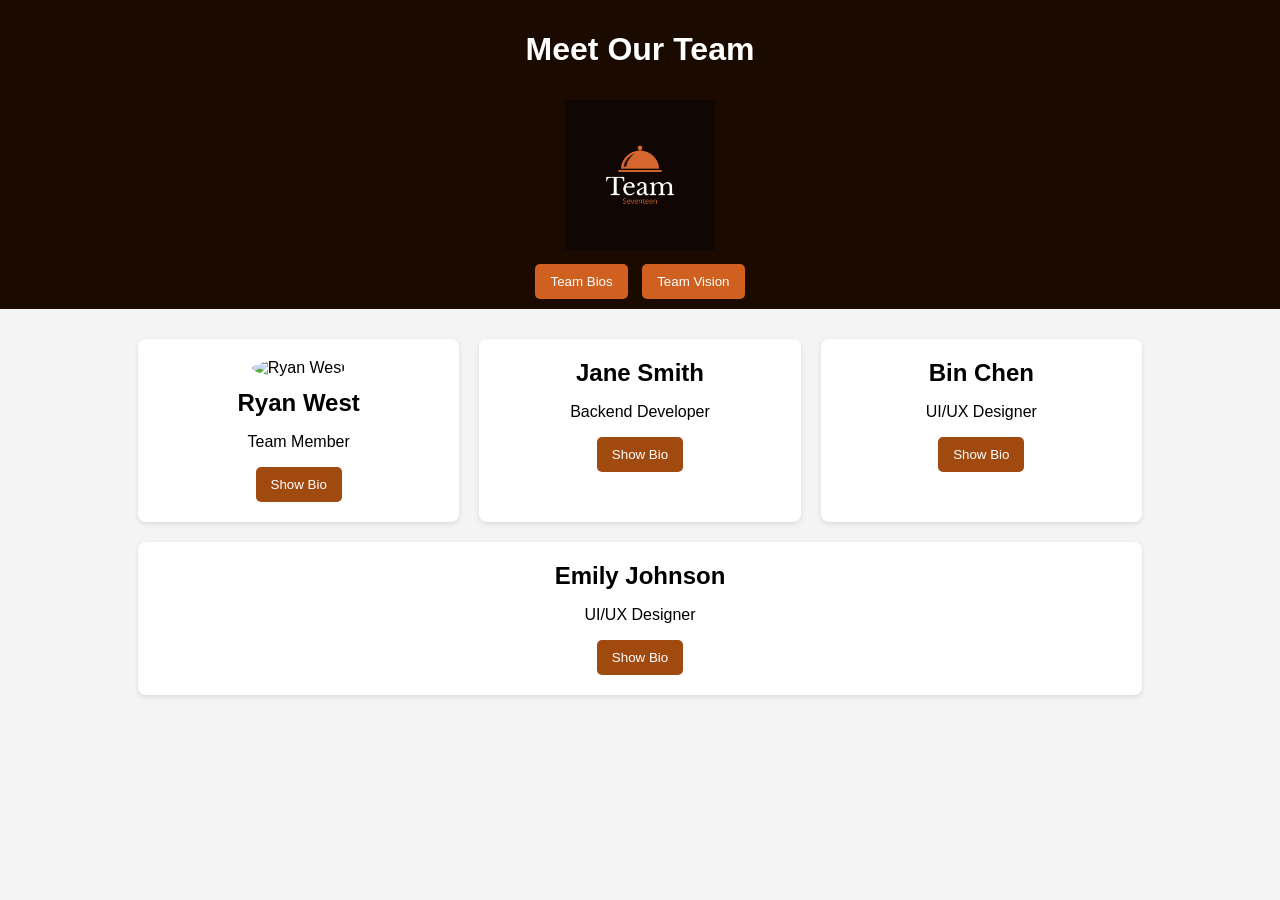
==== web-page/index.html @ fec868f8 "feat: Adding CSS chages, branding, and added moodboard" ====
<!DOCTYPE html>
<html lang="en">
<head>
    <meta charset="UTF-8">
    <meta name="viewport" content="width=device-width, initial-scale=1.0">
    <title>Team Bio</title>
    <link rel="stylesheet" href="styles.css"> <!-- Link to external CSS file -->
</head>
<body>

<header>
    <h1>Meet Our Team</h1>
    <!-- Example team logo -->
    <img src="img/team-logo.png" alt="Team Logo" class="team-logo">

    <!-- Navigation menu to switch between sections -->
    <nav>
        <button onclick="showSection('bios')">Team Bios</button>
        <button onclick="showSection('vision')">Team Vision</button>
    </nav>
</header>

<!-- Team bios section (default section) -->
<div id="bios" class="container">
    <!-- Each card represents an individual team member -->
    <!-- Start Ryan West -->
    <div class="card">
        <img src="https://avatars.githubusercontent.com/u/93342076?v=4" alt="Ryan West" class="avatar-placeholder">
        <h2>Ryan West</h2>
        <p>Team Member</p>
        <button onclick="toggleBio('bio1')">Show Bio</button>
        <div id="bio1" class="bio">
            <p>Ryan is a skilled team member who specializes in deployment and documentation. He has two years of experience in Cyber Security.</p>
            <div class="moodboard">
                <h3 class="moodboard-title">Moodboard</h3>
                <div class="moodboard-items">
                    <img class="moodboard-img" src="https://www.brookings.edu/wp-content/uploads/2017/11/metro_20171121_tech-empowers-tech-polarizes-mark-muro.jpg?quality=75&w=1500" alt="Circuit Boards">
                    <img class="moodboard-img" src="https://img.freepik.com/premium-vector/sql-server-icon-black-line-art-vector-logo_1223784-35478.jpg?semt=ais_incoming&w=740&q=80" alt="Database">
                </div>
                <div>
                    <a href="https://github.com/rmwest1211">GitHub</a>
                </div>
            </div>
        </div>
    </div>
    <!-- End Ryan West -->
    <div class="card">
        <h2>Jane Smith</h2>
        <p>Backend Developer</p>
        <button onclick="toggleBio('bio2')">Show Bio</button>
        <p id="bio2" class="bio">Jane is a backend developer specializing in server-side logic and database management.</p>
    </div>
    <div class="card">
        <h2>Bin Chen</h2>
        <p>UI/UX Designer</p>
        <button onclick="toggleBio('bio3')">Show Bio</button>
        <p id="bio3" class="bio">Bin is a a UI/UX designer with a passion for creating user-friendly interfaces.</p>
    </div>
    <div class="card">
        <h2>Emily Johnson</h2>
        <p>UI/UX Designer</p>
        <button onclick="toggleBio('bio3')">Show Bio</button>
        <p id="bio3" class="bio">Emily is a UI/UX designer with a passion for creating user-friendly interfaces.</p>
    </div>
</div>

<!-- Team vision/mission statement section (hidden by default) -->
<div id="vision" class="container" style="display: none;">
    <h2>Our Mission Statement</h2>
    <p>We strive to create a collaborative, inclusive, and innovative environment where team members feel empowered to push boundaries and achieve excellence in their craft. Our mission is to deliver high-quality solutions that meet and exceed our clients' expectations.</p>
</div>

<script src="script.js"></script> <!-- Link to external JavaScript file -->

</body>
</html>
---- web-page/styles.css ----
/* General page styling */
body {
    font-family: Arial, sans-serif;
    background-color: #f4f4f4;
    margin: 0;
    padding: 0;
}

/* Header section styling */
header {
    background: #1a0a00;
    color: #fff;
    padding: 10px 0;
    text-align: center;
}

/* Styling for team logo image */
.team-logo {
    width: 150px; /* Adjust the size as needed */
    margin-top: 10px;
}

/* Menu button styling */
header nav {
    margin-top: 10px;
}

header nav button {
    background: #d06020;
    color: white;
    border: none;
    padding: 10px 15px;
    border-radius: 5px;
    cursor: pointer;
    margin: 0 5px;
}

header nav button:hover {
    background: #0056b3;
}

/* Flex container for team bios and vision sections */
.container {
    width: 80%;
    margin: 20px auto;
    display: flex;
    flex-wrap: wrap;
    justify-content: space-between;
}

/* Card styling for individual team bios */
.card {
    background: white;
    border-radius: 8px;
    box-shadow: 0 2px 5px rgba(0, 0, 0, 0.1);
    margin: 10px;
    padding: 20px;
    flex: 1 1 calc(30% - 40px);
    text-align: center;
    transition: transform 0.2s;
}

.card:hover {
    transform: scale(1.05);
}

h2 {
    margin: 0 0 10px;
}

/* Initially hide bio details */
.bio {
    display: none;
    margin-top: 10px;
    color: #555;
}

/* Button styling */
button {
    background: #a04a10;
    color: white;
    border: none;
    padding: 10px 15px;
    border-radius: 5px;
    cursor: pointer;
}

button:hover {
    background: #a04a10;
}

.moodboard-img {
    flex: 1;
    height: 60px;
    border-radius: 4px;
}

.avatar-placeholder {
    width: 90px;
    height: 90px;
    border-radius: 50%;
    margin: 0 auto 12px auto;
}
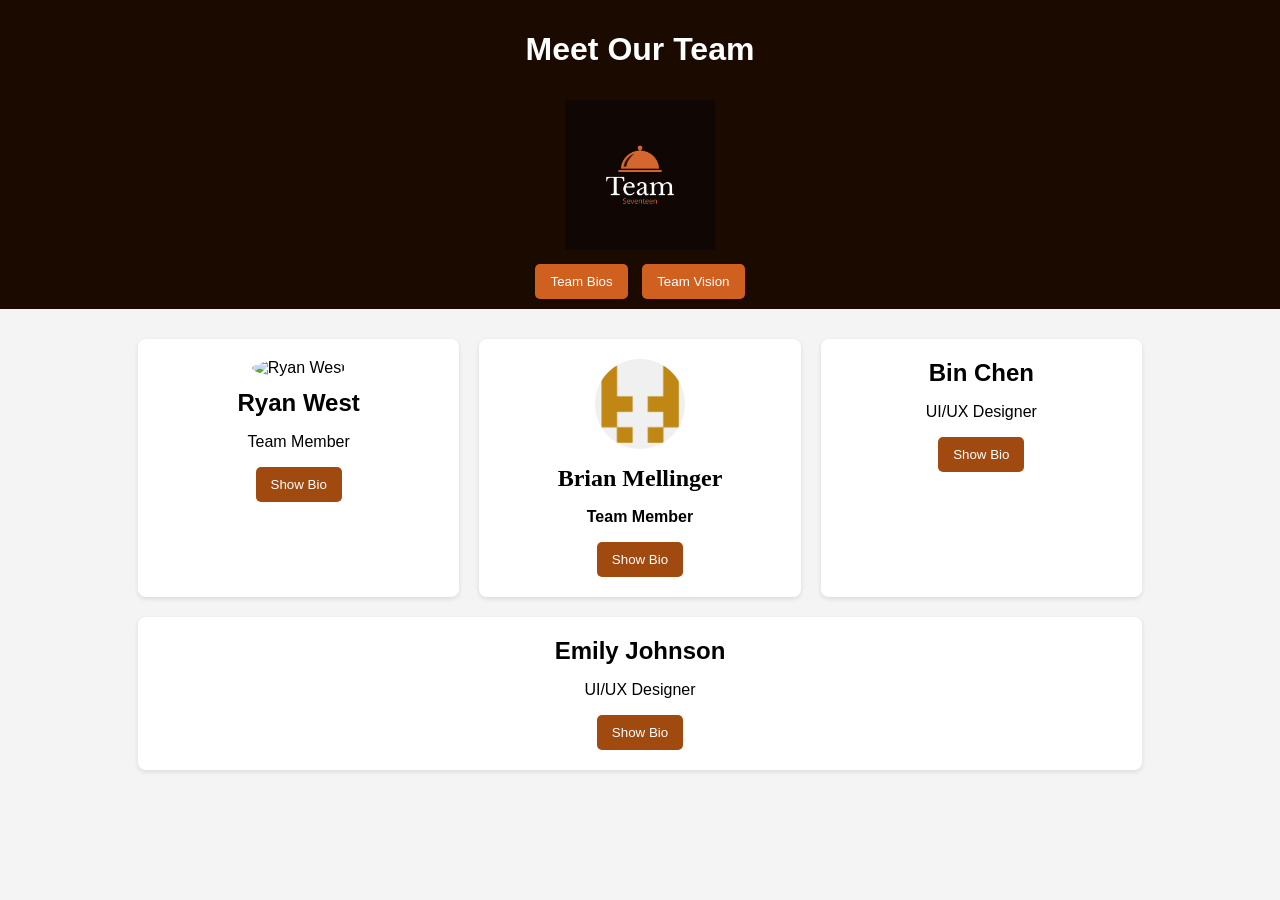
==== commit 9b74caed: "Feat: Updated my bio, style, and created team rules and expanded the team vision" ====
--- a/web-page/index.html
+++ b/web-page/index.html
@@ -44,12 +44,25 @@
         </div>
     </div>
     <!-- End Ryan West -->
+
+    <!--Start Brian Mellinger-->
     <div class="card">
-        <h2>Jane Smith</h2>
-        <p>Backend Developer</p>
+        <img src="../web-page\img\image_7.png" alt="Brian Mellinger's avatar" class="avatar-placeholder">
+        <h2 style="font-family: Comic Sans">Brian Mellinger</h2>
+        <p><strong>Team Member</strong></p>
         <button onclick="toggleBio('bio2')">Show Bio</button>
-        <p id="bio2" class="bio">Jane is a backend developer specializing in server-side logic and database management.</p>
+        <div id="bio2" class="bio">
+            <p id="bio2" class="bio">Brian is a team member with experience in software development. He has a strong background in Java and is excited to work on projects.</p>
+            <div class="moodboard">
+                    <h3 class="moodboard-title">Moodboard</h3>
+                    <div class="moodboard-items">
+                        <img class="moodboard-img" src="../web-page\img\moodboard.png" alt="Rockets and Computers!">
+                    </div>
+                        <a href="https://github.com/bmelling-stack">GitHub</a>
+            </div>
+        </div>
     </div>
+        <!--End Brian Mellinger-->
     <div class="card">
         <h2>Bin Chen</h2>
         <p>UI/UX Designer</p>
@@ -59,15 +72,26 @@
     <div class="card">
         <h2>Emily Johnson</h2>
         <p>UI/UX Designer</p>
-        <button onclick="toggleBio('bio3')">Show Bio</button>
-        <p id="bio3" class="bio">Emily is a UI/UX designer with a passion for creating user-friendly interfaces.</p>
+        <button onclick="toggleBio('bio4')">Show Bio</button>
+        <p id="bio4" class="bio">Emily is a UI/UX designer with a passion for creating user-friendly interfaces.</p>
     </div>
 </div>
 
 <!-- Team vision/mission statement section (hidden by default) -->
 <div id="vision" class="container" style="display: none;">
     <h2>Our Mission Statement</h2>
-    <p>We strive to create a collaborative, inclusive, and innovative environment where team members feel empowered to push boundaries and achieve excellence in their craft. Our mission is to deliver high-quality solutions that meet and exceed our clients' expectations.</p>
+    <p>We strive to create a fun working environment for our team so that we can invent and innovate various systems to make the world an easier place.
+        A lot of our personal goals include making honest systems for others to use in a safe and secure way. We want to make sure that our team is always 
+        learning and growing together, and that we are always pushing ourselves to be better. Our good work ethic will allow us to create great products 
+        and have fun doing it!
+    </p>
+    <p><strong>Here are our rules:</strong></p>
+    <ul>
+        <li><strong>Respect</strong> all team members</li>
+        <li><strong>Communicate</strong> openly, honestly, and consistently</li>
+        <li><strong>Support</strong> each other's growth and development. Offer help if you can </li>
+        <li><strong>Respond</strong> to feedback in a timely manner</li>
+    </ul>
 </div>
 
 <script src="script.js"></script> <!-- Link to external JavaScript file -->
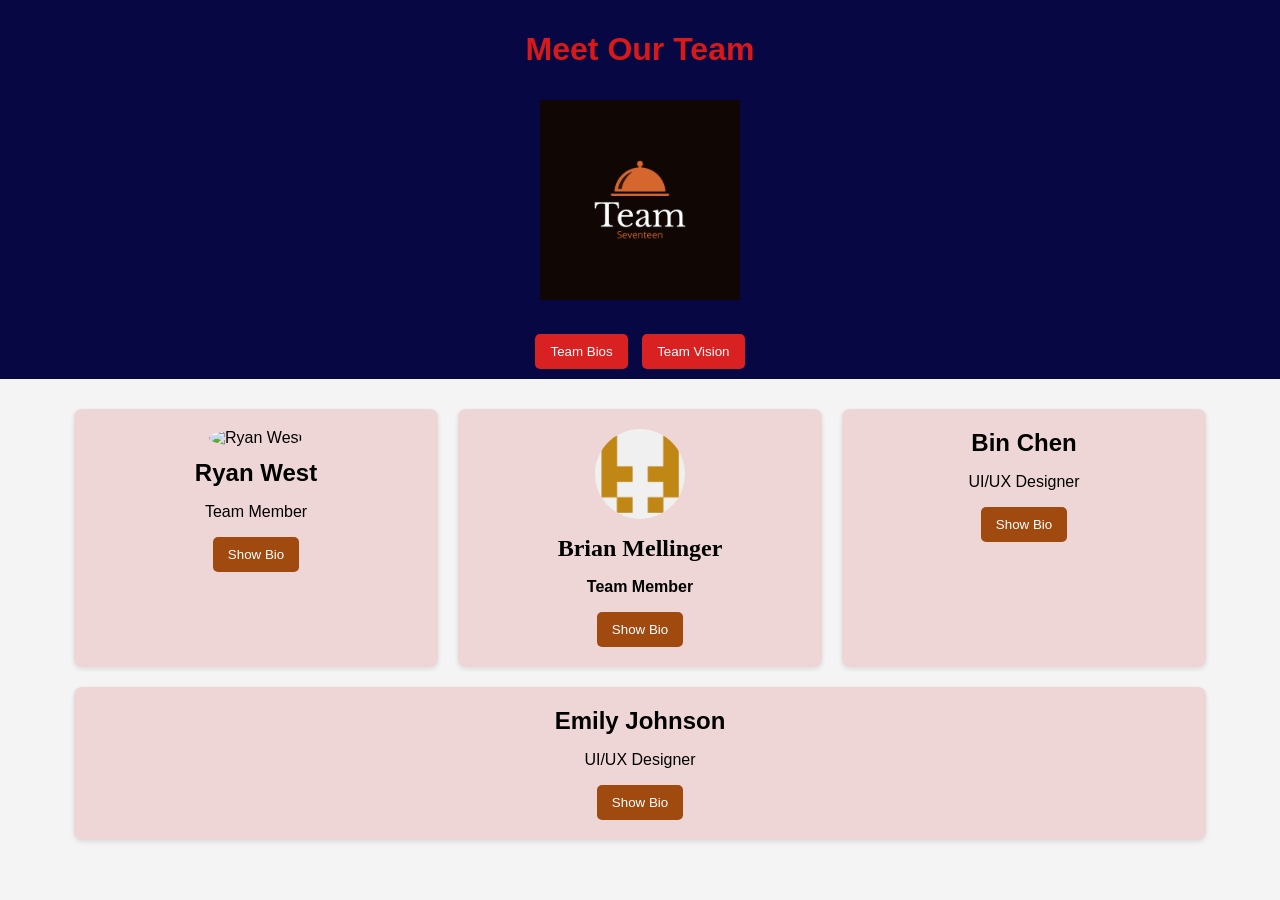
==== commit 30e7842e: "Fix: Updated style to fit webpage" ====
--- a/web-page/index.html
+++ b/web-page/index.html
@@ -78,14 +78,14 @@
 </div>
 
 <!-- Team vision/mission statement section (hidden by default) -->
-<div id="vision" class="container" style="display: none;">
-    <h2>Our Mission Statement</h2>
+<div id="vision" class="container" style="display: none; padding: 30px">
+    <h1><strong>Our Mission Statement</strong></h1>
     <p>We strive to create a fun working environment for our team so that we can invent and innovate various systems to make the world an easier place.
         A lot of our personal goals include making honest systems for others to use in a safe and secure way. We want to make sure that our team is always 
         learning and growing together, and that we are always pushing ourselves to be better. Our good work ethic will allow us to create great products 
         and have fun doing it!
     </p>
-    <p><strong>Here are our rules:</strong></p>
+    <h2><strong>Here are our rules:</strong></h2>
     <ul>
         <li><strong>Respect</strong> all team members</li>
         <li><strong>Communicate</strong> openly, honestly, and consistently</li>
--- a/web-page/styles.css
+++ b/web-page/styles.css
@@ -8,25 +8,25 @@
 
 /* Header section styling */
 header {
-    background: #1a0a00;
-    color: #fff;
+    background: #060743;
+    color: #d91919;
     padding: 10px 0;
     text-align: center;
 }
 
 /* Styling for team logo image */
 .team-logo {
-    width: 150px; /* Adjust the size as needed */
+    width: 200px; /* Adjust the size as needed */
     margin-top: 10px;
 }
 
 /* Menu button styling */
 header nav {
-    margin-top: 10px;
+    margin-top: 30px;
 }
 
 header nav button {
-    background: #d06020;
+    background: #d92121;
     color: white;
     border: none;
     padding: 10px 15px;
@@ -41,7 +41,7 @@
 
 /* Flex container for team bios and vision sections */
 .container {
-    width: 80%;
+    width: 90%;
     margin: 20px auto;
     display: flex;
     flex-wrap: wrap;
@@ -50,7 +50,7 @@
 
 /* Card styling for individual team bios */
 .card {
-    background: white;
+    background: rgb(239, 214, 214);
     border-radius: 8px;
     box-shadow: 0 2px 5px rgba(0, 0, 0, 0.1);
     margin: 10px;
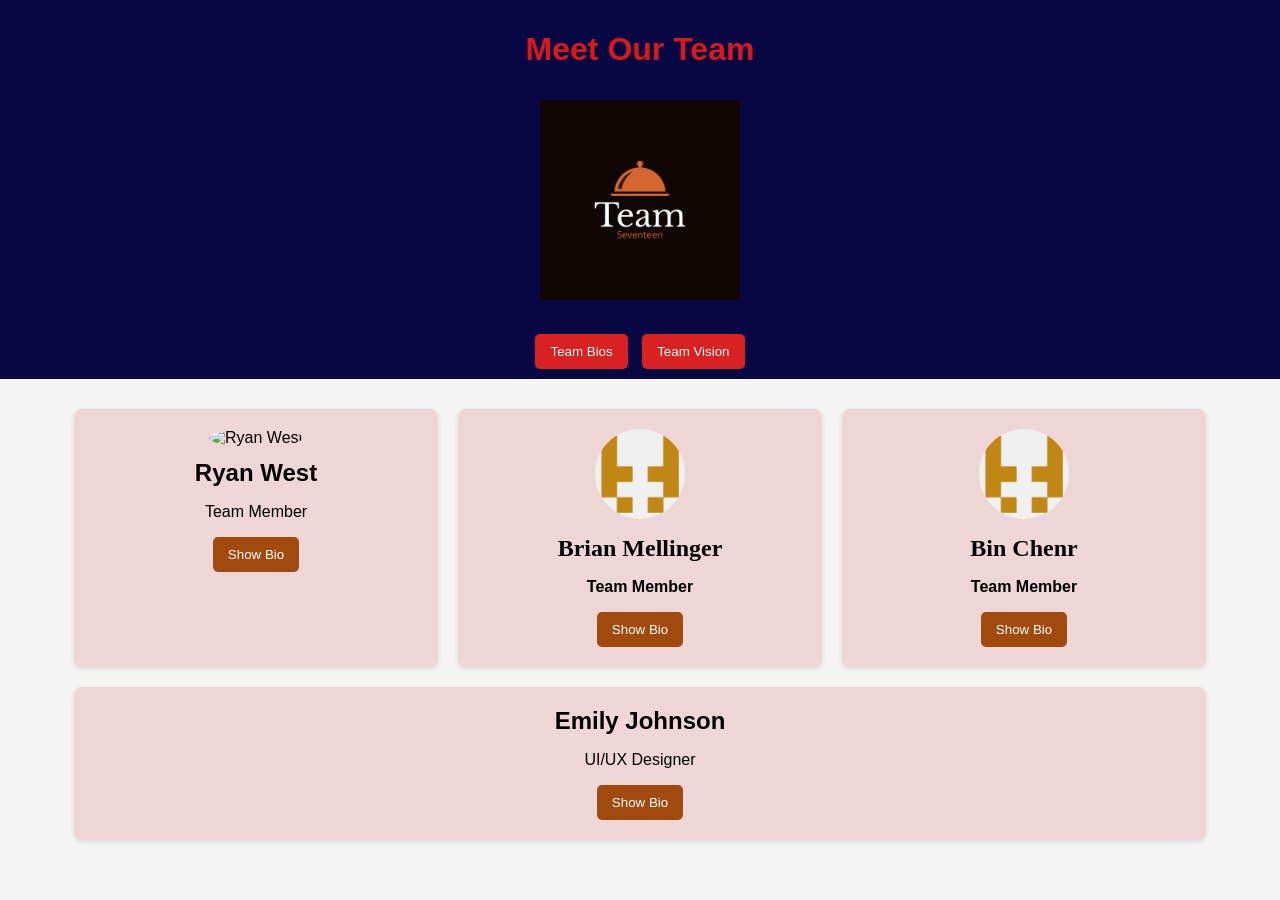
==== commit ec93e08c: "Updated Bio" ====
--- a/web-page/index.html
+++ b/web-page/index.html
@@ -52,23 +52,41 @@
         <p><strong>Team Member</strong></p>
         <button onclick="toggleBio('bio2')">Show Bio</button>
         <div id="bio2" class="bio">
-            <p id="bio2" class="bio">Brian is a team member with experience in software development. He has a strong background in Java and is excited to work on projects.</p>
+            <p>Brian is a team member with experience in software development. He has a strong background in Java programming and is excited to work on projects and build new things.</p>
             <div class="moodboard">
-                    <h3 class="moodboard-title">Moodboard</h3>
-                    <div class="moodboard-items">
-                        <img class="moodboard-img" src="../web-page\img\moodboard.png" alt="Rockets and Computers!">
-                    </div>
-                        <a href="https://github.com/bmelling-stack">GitHub</a>
+                <h3 class="moodboard-title">Moodboard</h3>
+                <div class="moodboard-items">
+                    <img class="moodboard-img" src="../web-page/img/moodboard.png" alt="Moodboard of a rocket and computer">
+                </div>
+                <div>
+                    <a href="https://github.com/bmelling-stack">GitHub</a>
+                </div>
             </div>
         </div>
     </div>
         <!--End Brian Mellinger-->
+
+    <!-- Start Bin Chen -->
     <div class="card">
-        <h2>Bin Chen</h2>
-        <p>UI/UX Designer</p>
+        <img src="../web-page\img\image_7.png" alt="Brian Mellinger's avatar" class="avatar-placeholder">
+        <h2 style="font-family: Comic Sans">Bin Chenr</h2>
+        <p><strong>Team Member</strong></p>
         <button onclick="toggleBio('bio3')">Show Bio</button>
-        <p id="bio3" class="bio">Bin is a a UI/UX designer with a passion for creating user-friendly interfaces.</p>
+        <div id="bio3" class="bio">
+            <p>Bin is a team member with experience in Networking. He is also trying to pursue a career in Cyber Security.</p>
+            <div class="moodboard">
+                <h3 class="moodboard-title">Moodboard</h3>
+                <div class="moodboard-items">
+                   <img class="moodboard-img" src="https://eu-images.contentstack.com/v3/assets/blt69509c9116440be8/blt8ffb90a2f64bacfa/6776f4544b281ca5e2bc465a/cybersecurity_NicoElNino-AlamyStockPhoto.jpg?width=1280&auto=webp&quality=80&format=jpg&disable=upscale" alt="Cyber Security">
+
+                </div>
+                <div>
+                    <a href="https://github.com/bchen18-charlotte">GitHub</a>
+                </div>
+            </div>
+        </div>
     </div>
+    <!-- End Bin Chen -->
     <div class="card">
         <h2>Emily Johnson</h2>
         <p>UI/UX Designer</p>
--- a/web-page/styles.css
+++ b/web-page/styles.css
@@ -91,8 +91,8 @@
 
 .moodboard-img {
     flex: 1;
-    height: 60px;
-    border-radius: 4px;
+    height: 100px;
+    border-radius: 8px;
 }
 
 .avatar-placeholder {
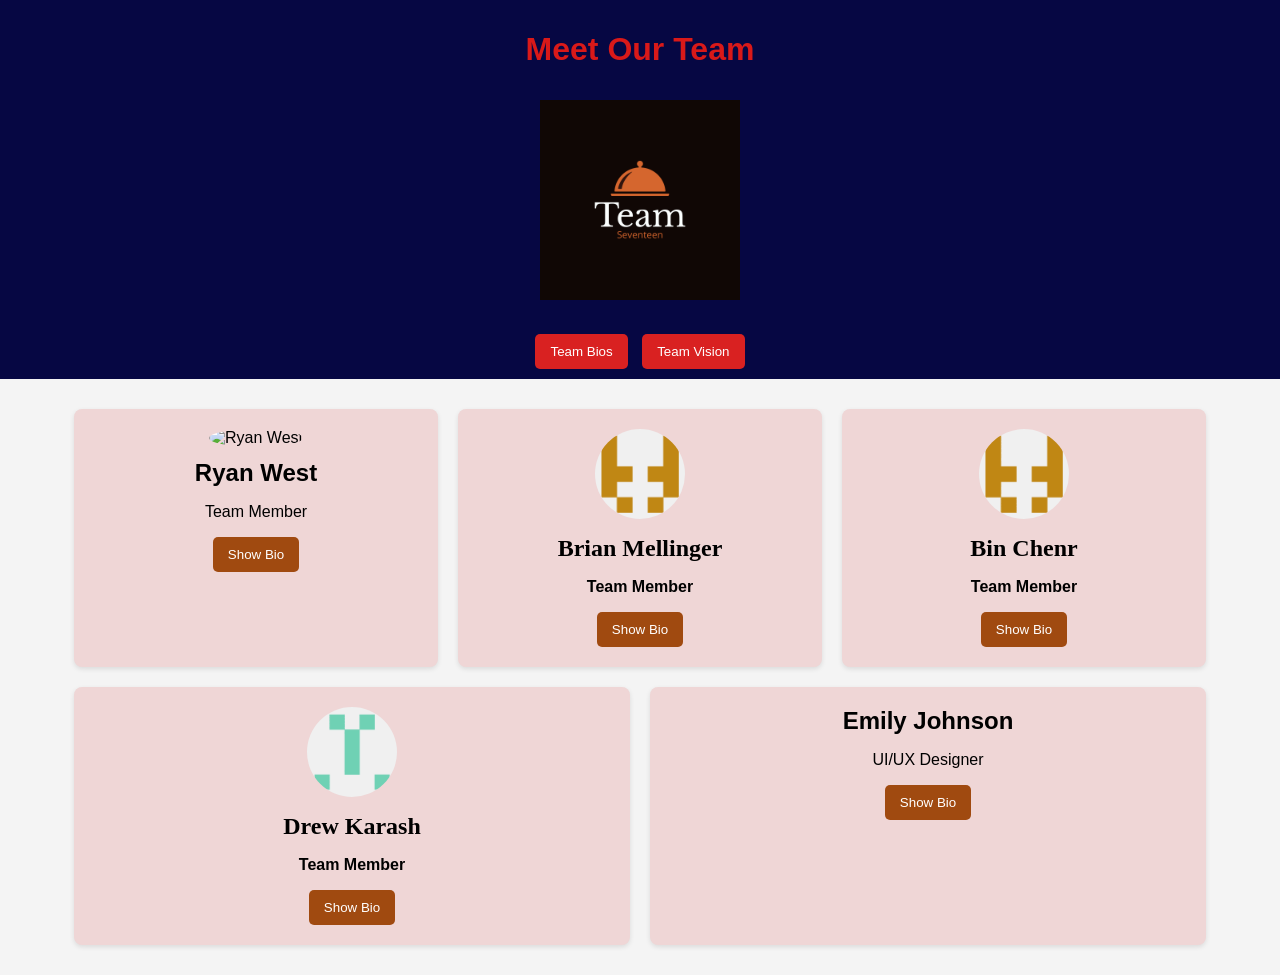
==== commit 6a991043: "Feat: Add bio for Drew Karash and images used in bio." ====
--- a/web-page/index.html
+++ b/web-page/index.html
@@ -87,11 +87,33 @@
         </div>
     </div>
     <!-- End Bin Chen -->
+
+        <!-- Start Drew Karash -->
+    <div class="card">
+        <img src="../web-page\img\drew_pfp.png" alt="Drew Karash's avatar" class="avatar-placeholder">
+        <h2 style="font-family: Comic Sans">Drew Karash</h2>
+        <p><strong>Team Member</strong></p>
+        <button onclick="toggleBio('bio4')">Show Bio</button>
+        <div id="bio4" class="bio">
+            <p>Drew is a member with experience in data and SQL, with a passion for learning and applying new knowledge.</p>
+            <div class="moodboard">
+                <h3 class="moodboard-title">Moodboard</h3>
+                <div class="moodboard-items">
+                   <img class="moodboard-img" src="../web-page/img/drew_moodboard.png" alt="Programming skills on cogs">
+                </div>
+                <div>
+                    <a href="https://github.com/DrewK-h">GitHub</a>
+                </div>
+            </div>
+        </div>
+    </div>
+    <!-- End Drew Karash -->
+
     <div class="card">
         <h2>Emily Johnson</h2>
         <p>UI/UX Designer</p>
-        <button onclick="toggleBio('bio4')">Show Bio</button>
-        <p id="bio4" class="bio">Emily is a UI/UX designer with a passion for creating user-friendly interfaces.</p>
+        <button onclick="toggleBio('bio5')">Show Bio</button>
+        <p id="bio5" class="bio">Emily is a UI/UX designer with a passion for creating user-friendly interfaces.</p>
     </div>
 </div>
 
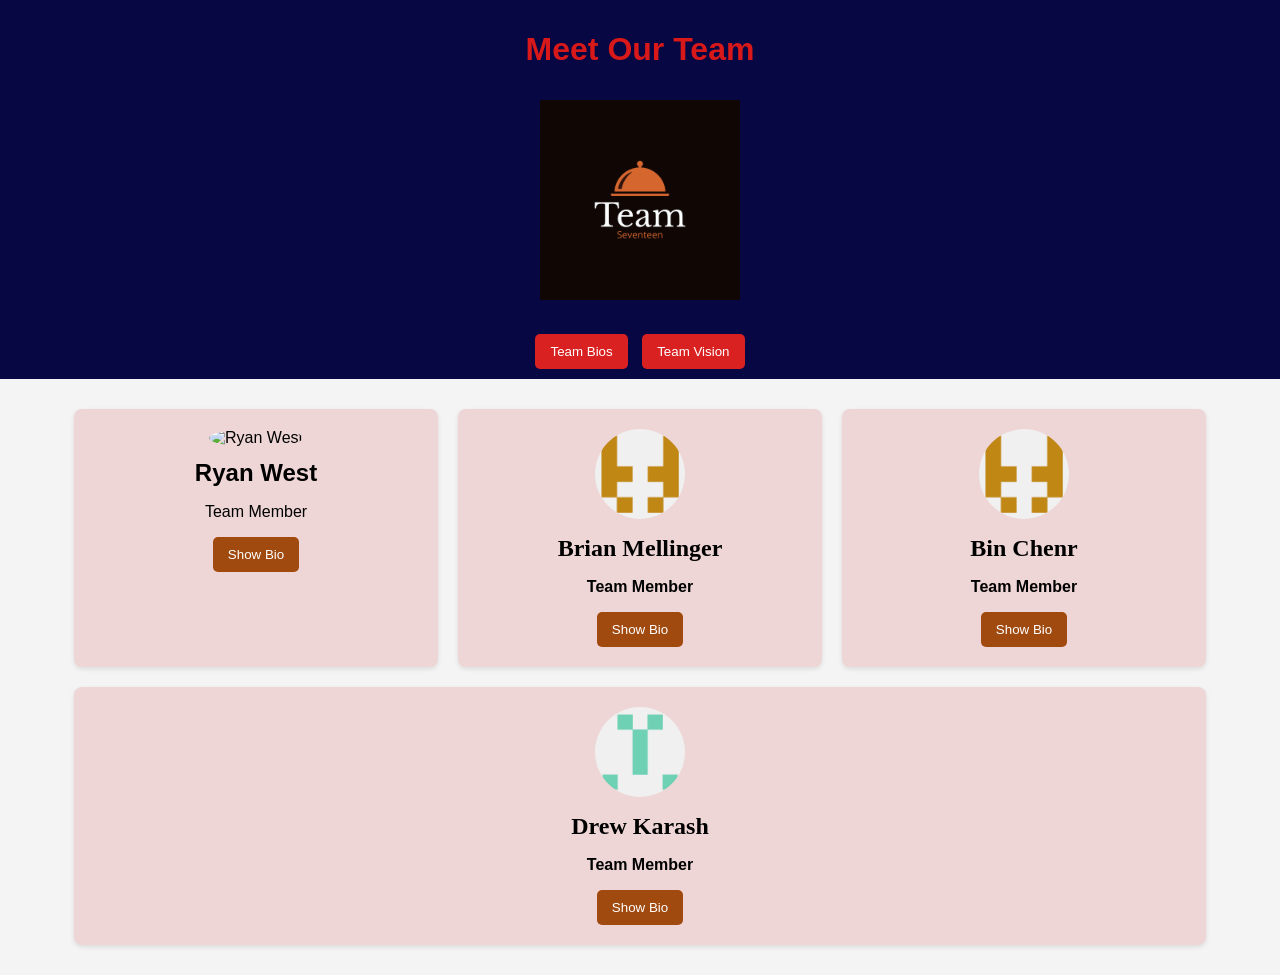
==== commit 2c567979: "Removed Emily Johnson Card" ====
--- a/web-page/index.html
+++ b/web-page/index.html
@@ -108,13 +108,6 @@
         </div>
     </div>
     <!-- End Drew Karash -->
-
-    <div class="card">
-        <h2>Emily Johnson</h2>
-        <p>UI/UX Designer</p>
-        <button onclick="toggleBio('bio5')">Show Bio</button>
-        <p id="bio5" class="bio">Emily is a UI/UX designer with a passion for creating user-friendly interfaces.</p>
-    </div>
 </div>
 
 <!-- Team vision/mission statement section (hidden by default) -->
